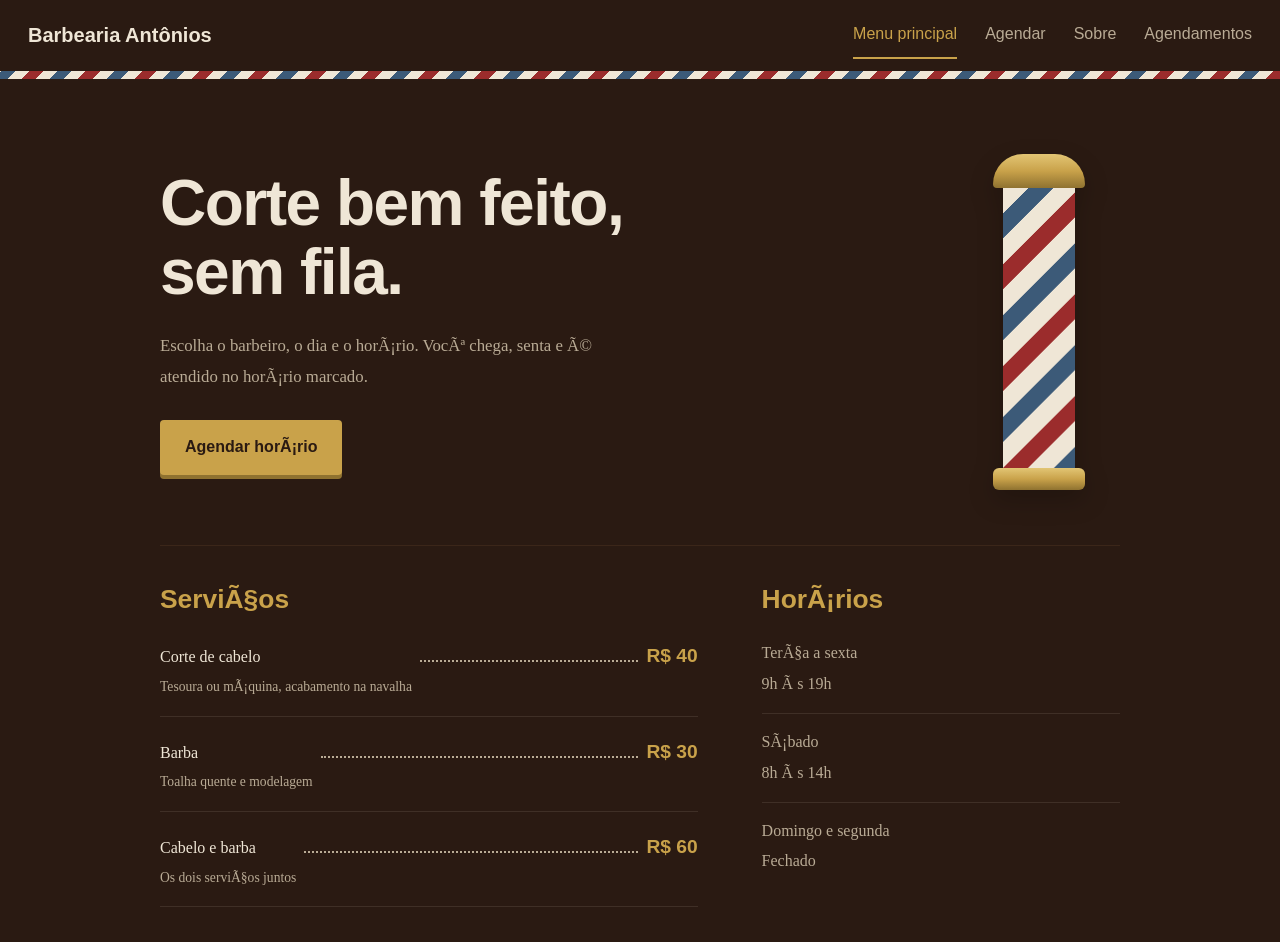
==== index.html @ f8c61434 "refatoracao para melhor distribuicao dos itens do index.html" ====
<!DOCTYPE html>
<html lang="pt-br>
<!-- Estrutura da página principal -->

<head>
    <meta charset="UTF-8">
    <meta name="viewport" content="width=device-width, initial-scale=1.0">
    <meta name="theme-color" content="#2a1a12">

    <link rel="stylesheet" href="css/global.css">
    <link rel="stylesheet" href="css/index.css">
    <script src="script/menu.js" defer></script>

    <title>Barbearia Antônios | Corte bem feito, sem fila</title>
    <meta name="description" content="Agende seu horário na Barbearia Antônios. Confira nossos serviços, preços e horários de funcionamento.">
</head>

<body>
    <header id="menu">
    </header>

    <main>
        <!-- Abertura -->
        <section class="abertura">
            <div>
                <h1>Corte bem feito, sem fila.</h1>

                <p>
                    Escolha o barbeiro, o dia e o horário.
                    Você chega, senta e é atendido no horário marcado.
                </p>

                <a href="form.html" class="btn">
                    Agendar horário
                </a>
            </div>

            <!-- Poste da barbearia -->
            <div class="poste" aria-hidden="true">
                <div class="tampa topo"></div>
                <div class="vidro"></div>
                <div class="tampa"></div>
            </div>
        </section>

        <!-- Serviços e horários, lado a lado -->
        <div class="colunas">

            <!-- Serviços e preços -->
            <section class="servicos" aria-labelledby="titulo-servicos">
                <h2 id="titulo-servicos">Serviços</h2>

                <ul class="precos">
                    <li>
                        <span>
                            Corte de cabelo
                            <small>Tesoura ou máquina, acabamento na navalha</small>
                        </span>

                        <span class="pontilhado" aria-hidden="true"></span>

                        <span class="preco">R$ 40</span>
                    </li>

                    <li>
                        <span>
                            Barba
                            <small>Toalha quente e modelagem</small>
                        </span>

                        <span class="pontilhado" aria-hidden="true"></span>

                        <span class="preco">R$ 30</span>
                    </li>

                    <li>
                        <span>
                            Cabelo e barba
                            <small>Os dois serviços juntos</small>
                        </span>

                        <span class="pontilhado" aria-hidden="true"></span>

                        <span class="preco">R$ 60</span>
                    </li>
                </ul>
            </section>

            <!-- Horários de funcionamento -->
            <section class="horarios" aria-labelledby="titulo-horarios">
                <h2 id="titulo-horarios">Horários</h2>

                <p>
                    <span>Terça a sexta</span>
                    <span>9h às 19h</span>
                </p>

                <p>
                    <span>Sábado</span>
                    <span>8h às 14h</span>
                </p>

                <p>
                    <span>Domingo e segunda</span>
                    <span class="fechado">Fechado</span>
                </p>
            </section>

        </div>
    </main>
</body>

</html>
---- css/global.css ----
/* Arquivo .css para características presentes em todas páginas. Ex: Menu */
/* Pedi para a LM da Antrophic modelo Opus 5.5 criar um estilo visual para barbearia para usar como referência */

/* Descobri a existência dessa funcionalidade em um reels do Instagram */
/* Root para reutilização mais prática das cores e espaçamentos de margem */
:root {
    --couro: #2a1a12;
    --couro-claro: #3b2619;
    --latao: #c9a24a;
    --osso: #efe6d6;
    --osso-suave: #b9ab95;
    --sangue: #9b2c2c;
    --aco: #3c5a78;
    --verde: #7fb08a;

    --fonte-titulo: Bahnschrift, 'DIN Alternate', 'Arial Narrow', sans-serif;
    --fonte-texto: Georgia, 'Times New Roman', serif;

    --esp-p: 8px;
    --esp-m: 16px;
    --esp-g: 35px;
}

/* Corpo do texto */
body {
    background-color: var(--couro);
    color: var(--osso);
    font-family: var(--fonte-texto);
    line-height: 1.8;
    margin: 0;
}

/* Títulos */
h1, h2, h3 {
    font-family: var(--fonte-titulo);
    line-height: 1.2;
    margin: 0 0 var(--esp-m);
}

/* Para mudar a cor somente do h2(capricho hehe) */
h2 {
    color: var(--latao);
}

/* Área de conteudo de todas as páginas */
main {
    max-width: 960px;
    margin: 0 auto;
    padding: var(--esp-g);
}

/* Atributo hidden sempre esconde */
[hidden] {
    display: none !important;
}

/* Menu */
.cabecalho {
    background-color: var(--couro);
}

.menu {
    display: flex;
    justify-content: space-between;
    align-items: center;
    gap: 24px;
    padding: 12px 28px;
}

/* Links */
.menu-links {
    list-style-type: none;
    padding: 0;
    margin: 0;
    display: flex;
    align-items: center;
    gap: 28px;
}

.menu-links a {
    text-decoration: none;
    color: var(--osso-suave);
    padding: var(--esp-p) 0;
    display: block;
    font-family: var(--fonte-titulo);
    border-bottom: 2px solid transparent;
    transition: color 0.2s ease, border-color 0.2s ease;
}

/* hover para dar um efeito visual */
.menu-links a:hover,
.menu-links a:focus-visible {
    color: var(--latao);
}

/* Link da página atual */
.menu-links a.active,
.menu-links a[aria-current="page"] {
    color: var(--latao);
    border-bottom-color: var(--latao);
}

/* Nome a esquerda e os links à direita */
/* Nome da barbearia */
.marca {
    font-family: var(--fonte-titulo);
    color: var(--osso);
    text-decoration: none;
    font-size: 1.25rem;
    font-weight: 700;
    white-space: nowrap;
}

/* Listra inspirada no icônico barber pole */
.listra {
    height: var(--esp-p);
    background: repeating-linear-gradient(
        -45deg,
        var(--sangue) 0 10px,
        var(--osso) 10px 20px,
        var(--aco) 20px 30px,
        var(--osso) 30px 40px
    );
}

/* Botão reutilizavel em todas as páginas */
.btn {
    background-color: var(--latao);
    color: var(--couro);
    font-family: var(--fonte-titulo);
    font-weight: 600;
    padding: 12px 24px;
    border: 1px solid transparent;
    border-radius: 4px;
    display: inline-block;
    text-align: center;
    text-decoration: none;
    cursor: pointer;
    transition: background-color 0.2s ease;
}

/* Botão reutilizavel com efeito */
.btn:hover {
    background: #dbb560;
}

.btn:focus-visible {
    outline: 2px solid var(--osso);
    outline-offset: 3px;
}

/* Estilos exclusivos da página do comprovante */

/* O comprovante como um tíquete de papel */
.comprovante {
    position: relative;
    max-width: 420px;
    background-color: var(--osso);
    color: var(--couro);
    padding: 28px;
    border-radius: 2px;
    overflow-wrap: anywhere;
}

/* Cada linha rótulo a direita e valor a esquerda */
.comprovante p {
    display: flex;
    justify-content: space-between;
    gap: var(--esp-m);
    margin: 0;
    padding: 10px 0;
    border-bottom: 1px dashed var(--osso-suave);
}

/* O valor em negrito */
.comprovante span {
    font-weight: bold;
    text-align: right;
}

/* Picote em cima e embaixo do tíquete */
.comprovante::before,
.comprovante::after {
    content: "";
    position: absolute;
    left: 0;
    right: 0;
    height: 10px;
    background: radial-gradient(
        circle at 8px 5px,
        var(--couro) 5px,
        transparent 5.5px
    );
    background-size: 16px 10px;
    pointer-events: none;
}

.comprovante::before {
    top: -5px;
}

.comprovante::after {
    bottom: -5px;
}

/* Botões lado a lado, abaixo do tíquete */
.acoes {
    display: flex;
    flex-wrap: wrap;
    gap: var(--esp-m);
    margin-top: var(--esp-g);
}

/* Ajustes para telas menores */
@media (max-width: 600px) {
    main {
        padding: 24px 16px;
    }

    .menu {
        flex-direction: column;
        gap: 10px;
        padding: 14px 12px;
    }

    .menu-links {
        justify-content: center;
        flex-wrap: wrap;
        gap: 8px 18px;
    }

    .comprovante {
        box-sizing: border-box;
        width: 100%;
        padding: 20px;
    }

    .comprovante p {
        flex-wrap: wrap;
    }

    .acoes {
        flex-direction: column;
    }

    .acoes .btn {
        box-sizing: border-box;
        width: 100%;
    }
}

/* Na impressão, só o tíquete aparece */
@media print {
    .cabecalho,
    .listra,
    .acoes {
        display: none !important;
    }

    body {
        background: white;
        color: black;
    }

    main {
        max-width: none;
        margin: 0;
        padding: 0;
    }

    .comprovante {
        max-width: none;
        border: 1px solid #ccc;
        background: white;
        color: black;
        print-color-adjust: exact;
    }

    .comprovante::before,
    .comprovante::after {
        display: none;
    }
}
---- css/index.css ----
/* Estilos exclusivos da página inicial */

/* Abertura: texto à esquerda, poste à direita */
.abertura {
    display: flex;
    justify-content: space-between;
    align-items: center;
    gap: var(--esp-g);
    padding: 40px 0 55px;
    min-height: 320px;
}

.abertura > div:first-child {
    flex: 1;
    max-width: 560px;
}

.abertura h1 {
    font-size: clamp(2.4rem, 5vw, 4rem);
    line-height: 1.08;
    letter-spacing: -1.5px;
    margin-bottom: 24px;
    max-width: 520px;
}

.abertura p {
    max-width: 480px;
    color: var(--osso-suave);
    font-size: 1.05rem;
    line-height: 1.8;
    margin: 0 0 28px;
}

.abertura .btn {
    box-shadow: 0 4px 0 #8f7230;
    transition: transform 0.2s ease, background-color 0.2s ease,
        box-shadow 0.2s ease;
}

.abertura .btn:hover {
    transform: translateY(-2px);
    box-shadow: 0 6px 0 #8f7230;
}

/* $$$ Poste $$$ */

/* Empilha as peças do poste, centralizadas */
.poste {
    display: flex;
    flex-direction: column;
    align-items: center;
    flex-shrink: 0;
    margin-right: 35px;
    filter: drop-shadow(0 10px 12px rgb(0 0 0 / 20%));
}

/* Tampas douradas */
.tampa {
    width: 92px;
    height: 22px;
    background: linear-gradient(
        180deg,
        #e2c574,
        var(--latao) 50%,
        #8f7230
    );
    border-radius: 6px;
}

/* A tampa de cima é mais alta e arredondada, como uma cúpula */
.tampa.topo {
    height: 34px;
    border-radius: 46px 46px 6px 6px;
}

/* Vidro listrado, com as listras girando */
.vidro {
    width: 72px;
    height: 280px;
    background: repeating-linear-gradient(
        -45deg,
        var(--sangue) 0 18px,
        var(--osso) 18px 36px,
        var(--aco) 36px 54px,
        var(--osso) 54px 72px
    );
    background-size: 101.82px 101.82px;
    animation: girar 5s linear infinite;
}

/* $$$$ Serviços e horários $$$$ */

/* As duas seções lado a lado */
.colunas {
    display: flex;
    align-items: flex-start;
    gap: clamp(28px, 5vw, 64px);
    border-top: 1px solid var(--couro-claro);
    padding-top: 38px;
}

/* Os serviços ocupam mais espaço que os horários */
.servicos {
    flex: 3;
    min-width: 0;
}

.horarios {
    flex: 2;
    min-width: 0;
}

/* Títulos das seções */
.servicos h2,
.horarios h2 {
    font-size: 1.65rem;
    margin-bottom: 24px;
}

/* Tabela de preços, no estilo das placas de barbearia */
.precos {
    list-style-type: none;
    padding: 0;
    margin: 0;
}

/* Cada serviço: nome, pontilhado e preço na mesma linha */
.precos li {
    display: flex;
    align-items: baseline;
    gap: var(--esp-p);
    padding: 18px 0;
    border-bottom: 1px solid rgb(239 230 214 / 10%);
}

.precos li:first-child {
    padding-top: 0;
}

/* Ocupa todo o espaço entre o nome e o preço */
.pontilhado {
    flex: 1;
    min-width: 12px;
    border-bottom: 2px dotted var(--osso-suave);
}

/* O preço em destaque */
.preco {
    flex-shrink: 0;
    font-family: var(--fonte-titulo);
    color: var(--latao);
    font-size: 1.2rem;
    font-weight: 700;
}

/* A descrição embaixo do nome do serviço */
.precos small {
    display: block;
    color: var(--osso-suave);
    font-size: 0.85rem;
    line-height: 1.5;
    margin-top: 5px;
}

/* Horários com separação visual */
.horarios p {
    display: flex;
    flex-direction: column;
    gap: 2px;
    margin: 0;
    padding: 14px 0;
    border-bottom: 1px solid rgb(239 230 214 / 10%);
}

.horarios p:first-of-type {
    padding-top: 0;
}

.horarios p:last-child {
    border-bottom: none;
}

.horarios p br {
    display: none;
}

.horarios p {
    color: var(--osso-suave);
}

.horarios p br + * {
    color: var(--osso);
}

/* Desliza o fundo um azulejo inteiro para baixo */
@keyframes girar {
    from {
        background-position: 0 0;
    }

    to {
        background-position: 0 101.82px;
    }
}

/* Para quem desativa animações no sistema, o poste fica parado */
@media (prefers-reduced-motion: reduce) {
    .vidro {
        animation: none;
    }

    .abertura .btn {
        transition: none;
    }
}

/* Em telas estreitas, tudo empilhado e sem o poste */
@media (max-width: 700px) {
    .abertura {
        min-height: auto;
        padding: 35px 0 42px;
    }

    .abertura h1 {
        font-size: clamp(2.25rem, 9vw, 3.2rem);
        letter-spacing: -0.8px;
    }

    .abertura p {
        font-size: 1rem;
    }

    .poste {
        display: none;
    }

    .colunas {
        flex-direction: column;
        gap: 38px;
        padding-top: 30px;
    }

    .servicos,
    .horarios {
        width: 100%;
    }
}

@media (max-width: 400px) {
    .precos li {
        gap: 6px;
    }

    .precos small {
        font-size: 0.8rem;
    }

    .preco {
        font-size: 1.05rem;
    }
}
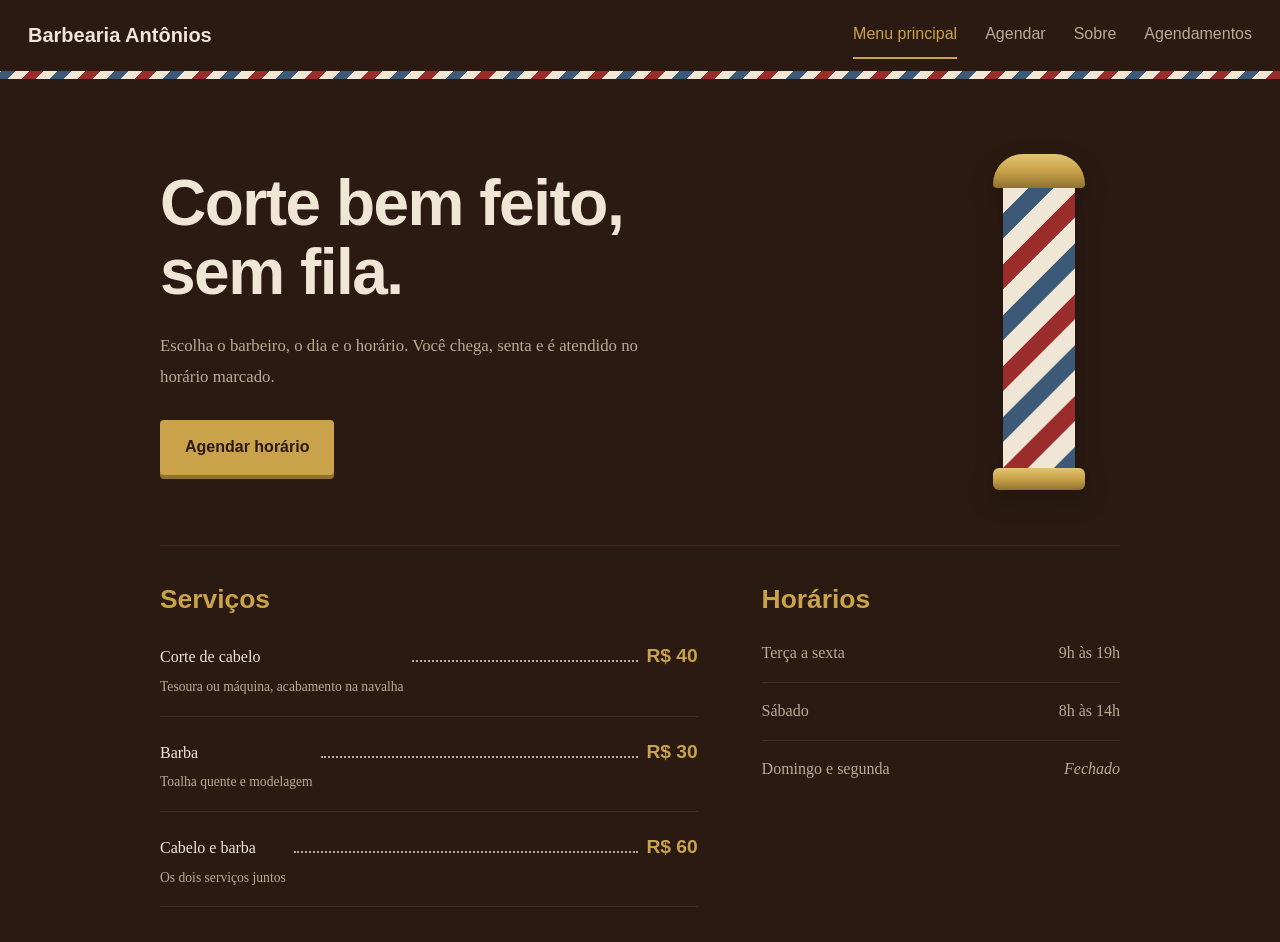
==== commit e983b0f9: "Merge pull request #17 from FavaroData/feature/html-javascript refatoracao do comprovante" ====
--- a/index.html
+++ b/index.html
@@ -1,39 +1,28 @@
-
 <!DOCTYPE html>
-<html lang="pt-br>
+<html lang="pt-br">
 <!-- Estrutura da página principal -->
 
 <head>
     <meta charset="UTF-8">
     <meta name="viewport" content="width=device-width, initial-scale=1.0">
-    <meta name="theme-color" content="#2a1a12">
-
     <link rel="stylesheet" href="css/global.css">
     <link rel="stylesheet" href="css/index.css">
-    <script src="script/menu.js" defer></script>
-
-    <title>Barbearia Antônios | Corte bem feito, sem fila</title>
-    <meta name="description" content="Agende seu horário na Barbearia Antônios. Confira nossos serviços, preços e horários de funcionamento.">
+    <title>Página Principal</title>
 </head>
 
 <body>
     <header id="menu">
+        <script src="script/menu.js"></script>
     </header>
+    
 
     <main>
         <!-- Abertura -->
         <section class="abertura">
             <div>
                 <h1>Corte bem feito, sem fila.</h1>
-
-                <p>
-                    Escolha o barbeiro, o dia e o horário.
-                    Você chega, senta e é atendido no horário marcado.
-                </p>
-
-                <a href="form.html" class="btn">
-                    Agendar horário
-                </a>
+                <p>Escolha o barbeiro, o dia e o horário. Você chega, senta e é atendido no horário marcado.</p>
+                <a href="form.html" class="btn">Agendar horário</a>
             </div>
 
             <!-- Poste da barbearia -->
@@ -46,46 +35,27 @@
 
         <!-- Serviços e horários, lado a lado -->
         <div class="colunas">
-
-            <!-- Serviços e preços -->
-            <section class="servicos" aria-labelledby="titulo-servicos">
-                <h2 id="titulo-servicos">Serviços</h2>
-
-                <ul class="precos">
-                    <li>
-                        <span>
-                            Corte de cabelo
-                            <small>Tesoura ou máquina, acabamento na navalha</small>
-                        </span>
-
-                        <span class="pontilhado" aria-hidden="true"></span>
-
-                        <span class="preco">R$ 40</span>
-                    </li>
-
-                    <li>
-                        <span>
-                            Barba
-                            <small>Toalha quente e modelagem</small>
-                        </span>
-
-                        <span class="pontilhado" aria-hidden="true"></span>
-
-                        <span class="preco">R$ 30</span>
-                    </li>
-
-                    <li>
-                        <span>
-                            Cabelo e barba
-                            <small>Os dois serviços juntos</small>
-                        </span>
-
-                        <span class="pontilhado" aria-hidden="true"></span>
-
-                        <span class="preco">R$ 60</span>
-                    </li>
-                </ul>
-            </section>
+        <!-- Serviços e preços -->
+        <section class="servicos">
+            <h2>Serviços</h2>
+            <ul class="precos">
+                <li>
+                    <span>Corte de cabelo<small>Tesoura ou máquina, acabamento na navalha</small></span>
+                    <span class="pontilhado"></span>
+                    <span class="preco">R$ 40</span>
+                </li>
+                <li>
+                    <span>Barba<small>Toalha quente e modelagem</small></span>
+                    <span class="pontilhado"></span>
+                    <span class="preco">R$ 30</span>
+                </li>
+                <li>
+                    <span>Cabelo e barba<small>Os dois serviços juntos</small></span>
+                    <span class="pontilhado"></span>
+                    <span class="preco">R$ 60</span>
+                </li>
+            </ul>
+        </section>
 
             <!-- Horários de funcionamento -->
             <section class="horarios" aria-labelledby="titulo-horarios">
@@ -111,4 +81,4 @@
     </main>
 </body>
 
-</html>
+</html>
--- a/css/global.css
+++ b/css/global.css
@@ -212,7 +212,7 @@
     margin-top: var(--esp-g);
 }
 
-/* Ajustes para telas menores */
+/* responsividade */
 @media (max-width: 600px) {
     main {
         padding: 24px 16px;
--- a/css/index.css
+++ b/css/index.css
@@ -193,6 +193,28 @@
     color: var(--osso);
 }
 
+/* horários organizados em duas colunas */
+.horarios p {
+    display: flex;
+    flex-direction: row;
+    justify-content: space-between;
+    align-items: baseline;
+    gap: var(--esp-m);
+    padding: 14px 0;
+    border-bottom: 1px solid rgb(239 230 214 / 10%);
+}
+
+.horarios p span:last-child {
+    text-align: right;
+    white-space: nowrap;
+}
+
+.horarios .fechado {
+    color: var(--osso-suave);
+    font-style: italic;
+}
+
+
 /* Desliza o fundo um azulejo inteiro para baixo */
 @keyframes girar {
     from {
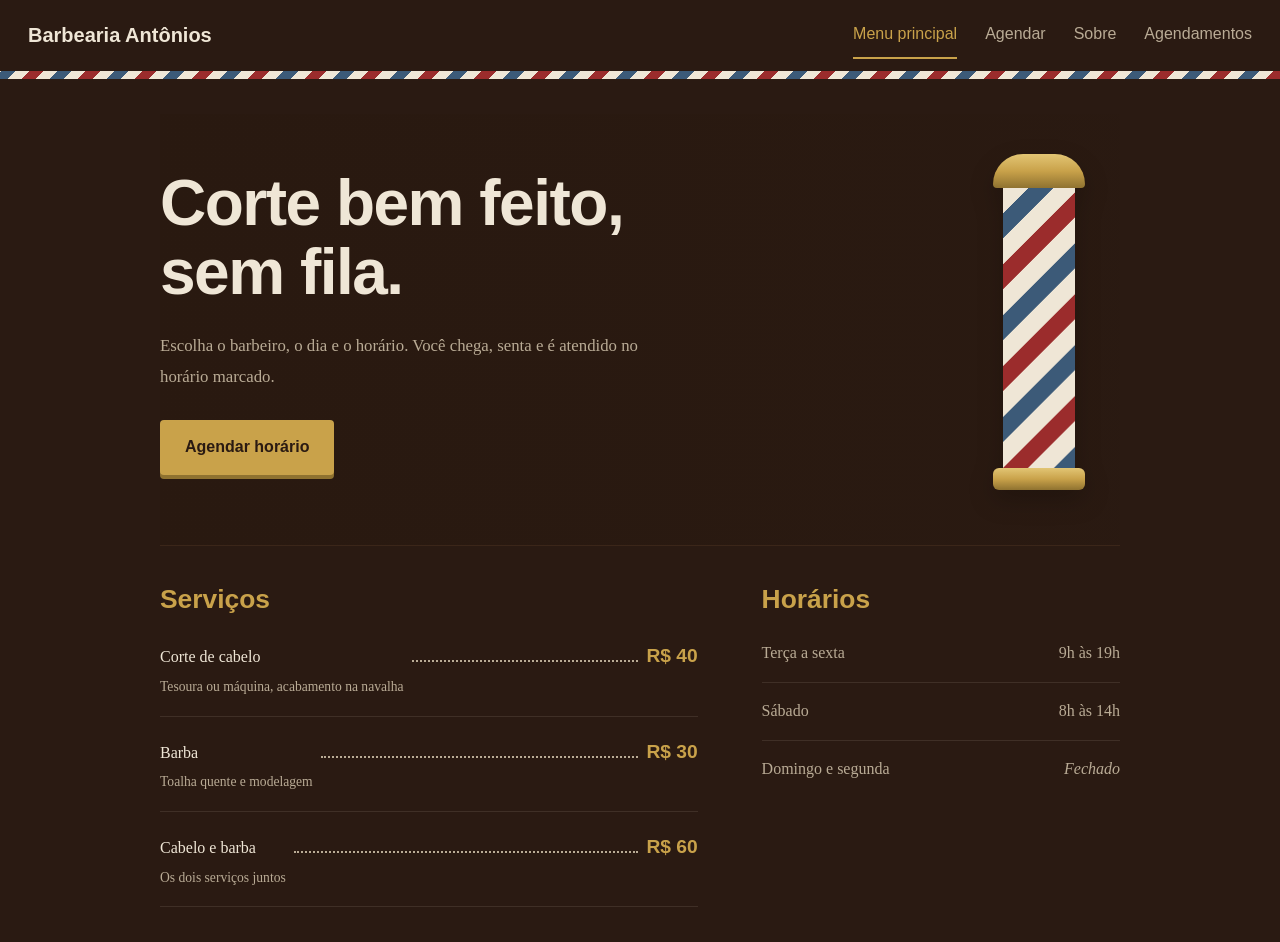
==== commit 45f21eab: "detalhe na div de abertura" ====
--- a/index.html
+++ b/index.html
@@ -19,9 +19,14 @@
     <main>
         <!-- Abertura -->
         <section class="abertura">
-            <div>
+            <div class="abertura-conteudo">
                 <h1>Corte bem feito, sem fila.</h1>
-                <p>Escolha o barbeiro, o dia e o horário. Você chega, senta e é atendido no horário marcado.</p>
+
+                <p>
+                    Escolha o barbeiro, o dia e o horário.
+                    Você chega, senta e é atendido no horário marcado.
+                </p>
+
                 <a href="form.html" class="btn">Agendar horário</a>
             </div>
 
@@ -32,7 +37,6 @@
                 <div class="tampa"></div>
             </div>
         </section>
-
         <!-- Serviços e horários, lado a lado -->
         <div class="colunas">
         <!-- Serviços e preços -->
--- a/css/index.css
+++ b/css/index.css
@@ -9,6 +9,13 @@
     gap: var(--esp-g);
     padding: 40px 0 55px;
     min-height: 320px;
+    background:
+        linear-gradient(
+            90deg,
+            rgba(41, 25, 16, 0.95) 0%,
+            rgba(41, 25, 16, 0.75) 55%,
+            rgba(41, 25, 16, 0.35) 100%
+        )
 }
 
 .abertura > div:first-child {
@@ -281,4 +288,4 @@
     .preco {
         font-size: 1.05rem;
     }
-}
+}
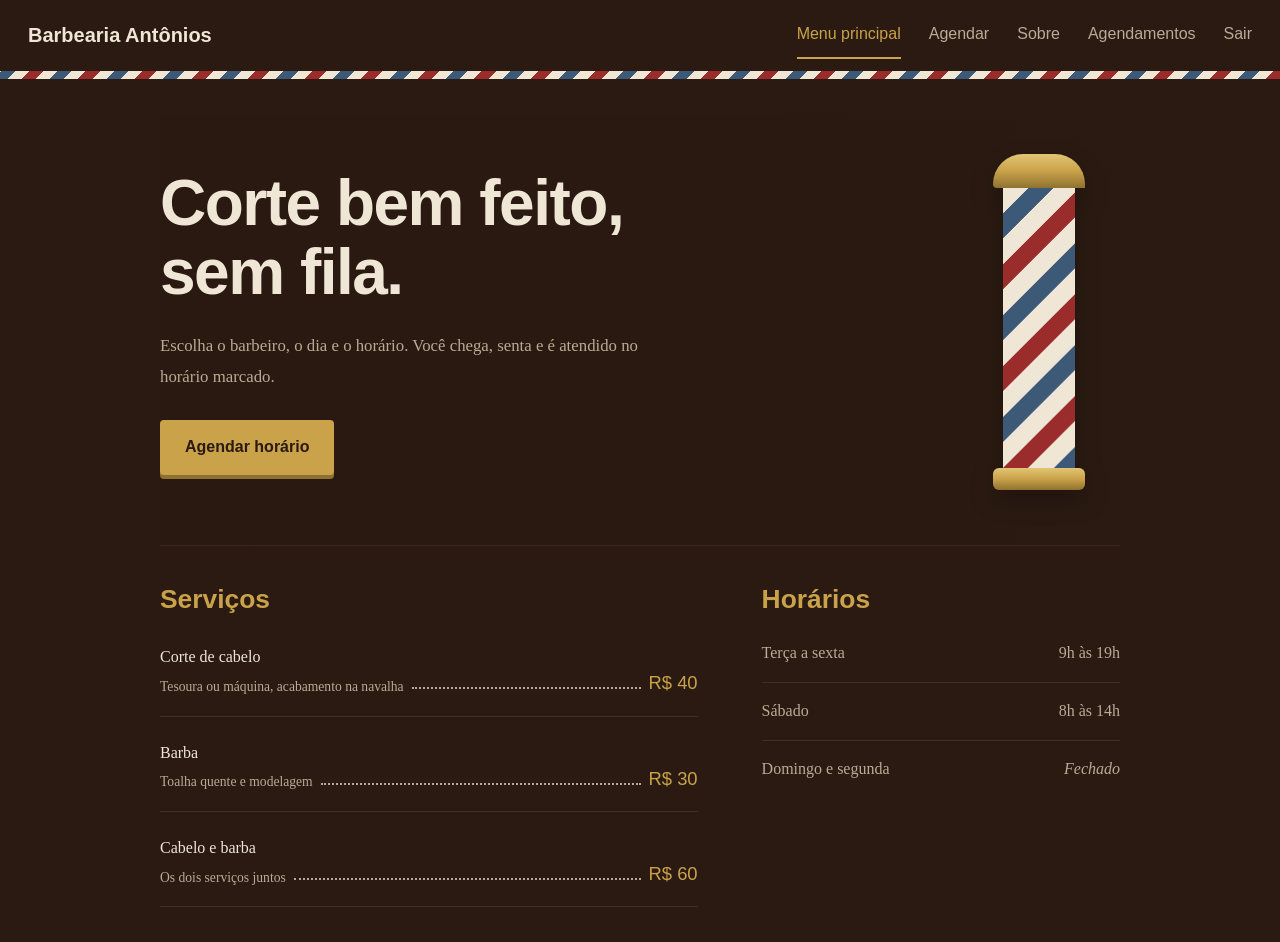
==== commit e022af9a: "Páginas em PHP, links atualizados e link de Sair do menu" ====
--- a/index.html
+++ b/index.html
@@ -27,7 +27,7 @@
                     Você chega, senta e é atendido no horário marcado.
                 </p>
 
-                <a href="form.html" class="btn">Agendar horário</a>
+                <a href="form.php" class="btn">Agendar horário</a>
             </div>
 
             <!-- Poste da barbearia -->
--- a/css/global.css
+++ b/css/global.css
@@ -5,14 +5,14 @@
 /* Descobri a existência dessa funcionalidade em um reels do Instagram */
 /* Root para reutilização mais prática das cores e espaçamentos de margem */
 :root {
-    --couro: #2a1a12;
-    --couro-claro: #3b2619;
-    --latao: #c9a24a;
-    --osso: #efe6d6;
-    --osso-suave: #b9ab95;
-    --sangue: #9b2c2c;
-    --aco: #3c5a78;
-    --verde: #7fb08a;
+    --couro: #2a1a12;        
+    --couro-claro: #3b2619;  
+    --latao: #c9a24a;        
+    --osso: #efe6d6;         
+    --osso-suave: #b9ab95;   
+    --sangue: #9b2c2c;       
+    --aco: #3c5a78;          
+    --verde: #7fb08a;        
 
     --fonte-titulo: Bahnschrift, 'DIN Alternate', 'Arial Narrow', sans-serif;
     --fonte-texto: Georgia, 'Times New Roman', serif;
--- a/css/index.css
+++ b/css/index.css
@@ -78,7 +78,7 @@
 /* A tampa de cima é mais alta e arredondada, como uma cúpula */
 .tampa.topo {
     height: 34px;
-    border-radius: 46px 46px 6px 6px;
+    border-radius: 46px 46px 0px 6px;
 }
 
 /* Vidro listrado, com as listras girando */
@@ -150,6 +150,8 @@
     flex: 1;
     min-width: 12px;
     border-bottom: 2px dotted var(--osso-suave);
+    position: relative;
+    top: 27px;
 }
 
 /* O preço em destaque */
@@ -157,8 +159,9 @@
     flex-shrink: 0;
     font-family: var(--fonte-titulo);
     color: var(--latao);
-    font-size: 1.2rem;
-    font-weight: 700;
+    font-size: 1.15rem;
+    position: relative;
+    top: 27px;
 }
 
 /* A descrição embaixo do nome do serviço */
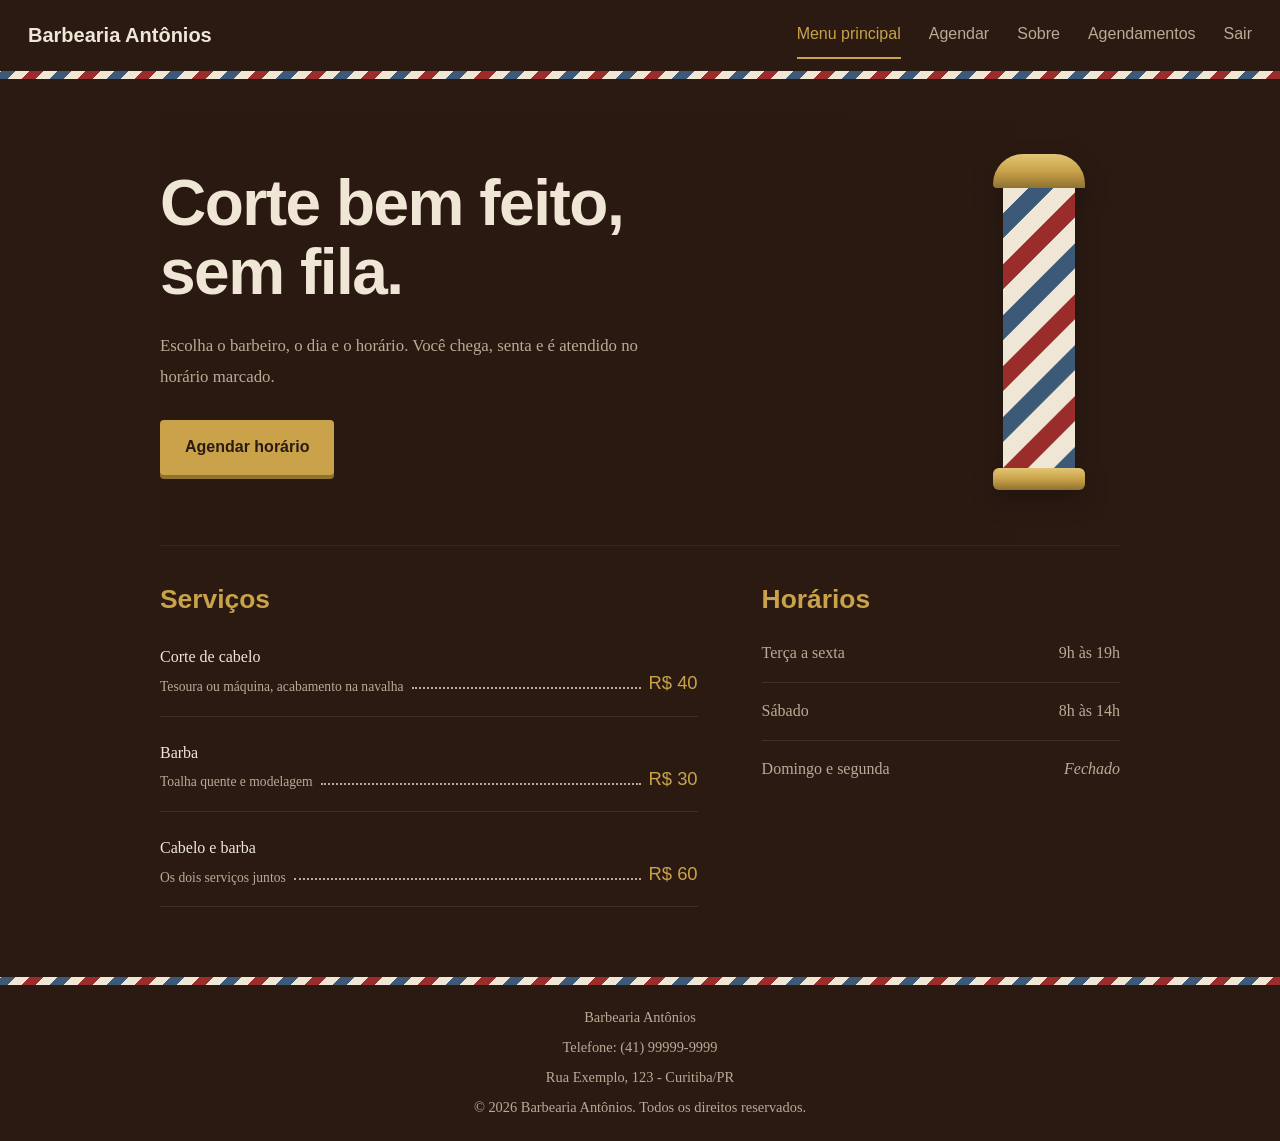
==== commit d8903035: "Rodapé padrão e ajustes visuais do login e cadastro" ====
--- a/index.html
+++ b/index.html
@@ -14,7 +14,7 @@
     <header id="menu">
         <script src="script/menu.js"></script>
     </header>
-    
+
 
     <main>
         <!-- Abertura -->
@@ -39,27 +39,27 @@
         </section>
         <!-- Serviços e horários, lado a lado -->
         <div class="colunas">
-        <!-- Serviços e preços -->
-        <section class="servicos">
-            <h2>Serviços</h2>
-            <ul class="precos">
-                <li>
-                    <span>Corte de cabelo<small>Tesoura ou máquina, acabamento na navalha</small></span>
-                    <span class="pontilhado"></span>
-                    <span class="preco">R$ 40</span>
-                </li>
-                <li>
-                    <span>Barba<small>Toalha quente e modelagem</small></span>
-                    <span class="pontilhado"></span>
-                    <span class="preco">R$ 30</span>
-                </li>
-                <li>
-                    <span>Cabelo e barba<small>Os dois serviços juntos</small></span>
-                    <span class="pontilhado"></span>
-                    <span class="preco">R$ 60</span>
-                </li>
-            </ul>
-        </section>
+            <!-- Serviços e preços -->
+            <section class="servicos">
+                <h2>Serviços</h2>
+                <ul class="precos">
+                    <li>
+                        <span>Corte de cabelo<small>Tesoura ou máquina, acabamento na navalha</small></span>
+                        <span class="pontilhado"></span>
+                        <span class="preco">R$ 40</span>
+                    </li>
+                    <li>
+                        <span>Barba<small>Toalha quente e modelagem</small></span>
+                        <span class="pontilhado"></span>
+                        <span class="preco">R$ 30</span>
+                    </li>
+                    <li>
+                        <span>Cabelo e barba<small>Os dois serviços juntos</small></span>
+                        <span class="pontilhado"></span>
+                        <span class="preco">R$ 60</span>
+                    </li>
+                </ul>
+            </section>
 
             <!-- Horários de funcionamento -->
             <section class="horarios" aria-labelledby="titulo-horarios">
@@ -83,6 +83,8 @@
 
         </div>
     </main>
+    <footer id="rodape"></footer>
+    <script src="script/rodape.js"></script>
 </body>
 
 </html>
--- a/css/global.css
+++ b/css/global.css
@@ -5,14 +5,14 @@
 /* Descobri a existência dessa funcionalidade em um reels do Instagram */
 /* Root para reutilização mais prática das cores e espaçamentos de margem */
 :root {
-    --couro: #2a1a12;        
-    --couro-claro: #3b2619;  
-    --latao: #c9a24a;        
-    --osso: #efe6d6;         
-    --osso-suave: #b9ab95;   
-    --sangue: #9b2c2c;       
-    --aco: #3c5a78;          
-    --verde: #7fb08a;        
+    --couro: #2a1a12;
+    --couro-claro: #3b2619;
+    --latao: #c9a24a;
+    --osso: #efe6d6;
+    --osso-suave: #b9ab95;
+    --sangue: #9b2c2c;
+    --aco: #3c5a78;
+    --verde: #7fb08a;
 
     --fonte-titulo: Bahnschrift, 'DIN Alternate', 'Arial Narrow', sans-serif;
     --fonte-texto: Georgia, 'Times New Roman', serif;
@@ -282,3 +282,31 @@
         display: none;
     }
 }
+
+/* Links de texto com a cor da marca */
+main a:not(.btn) {
+    color: var(--latao);
+}
+
+/* Mensagem de erro dos formulários */
+.erro {
+    color: #e88a8a;
+}
+
+/* Rodapé */
+#rodape {
+    margin-top: var(--esp-g);
+}
+
+.rodape-conteudo {
+    max-width: 960px;
+    margin: 0 auto;
+    padding: var(--esp-m) var(--esp-g);
+    color: var(--osso-suave);
+    font-size: 0.9rem;
+    text-align: center;
+}
+
+.rodape-conteudo p {
+    margin: 4px 0;
+}
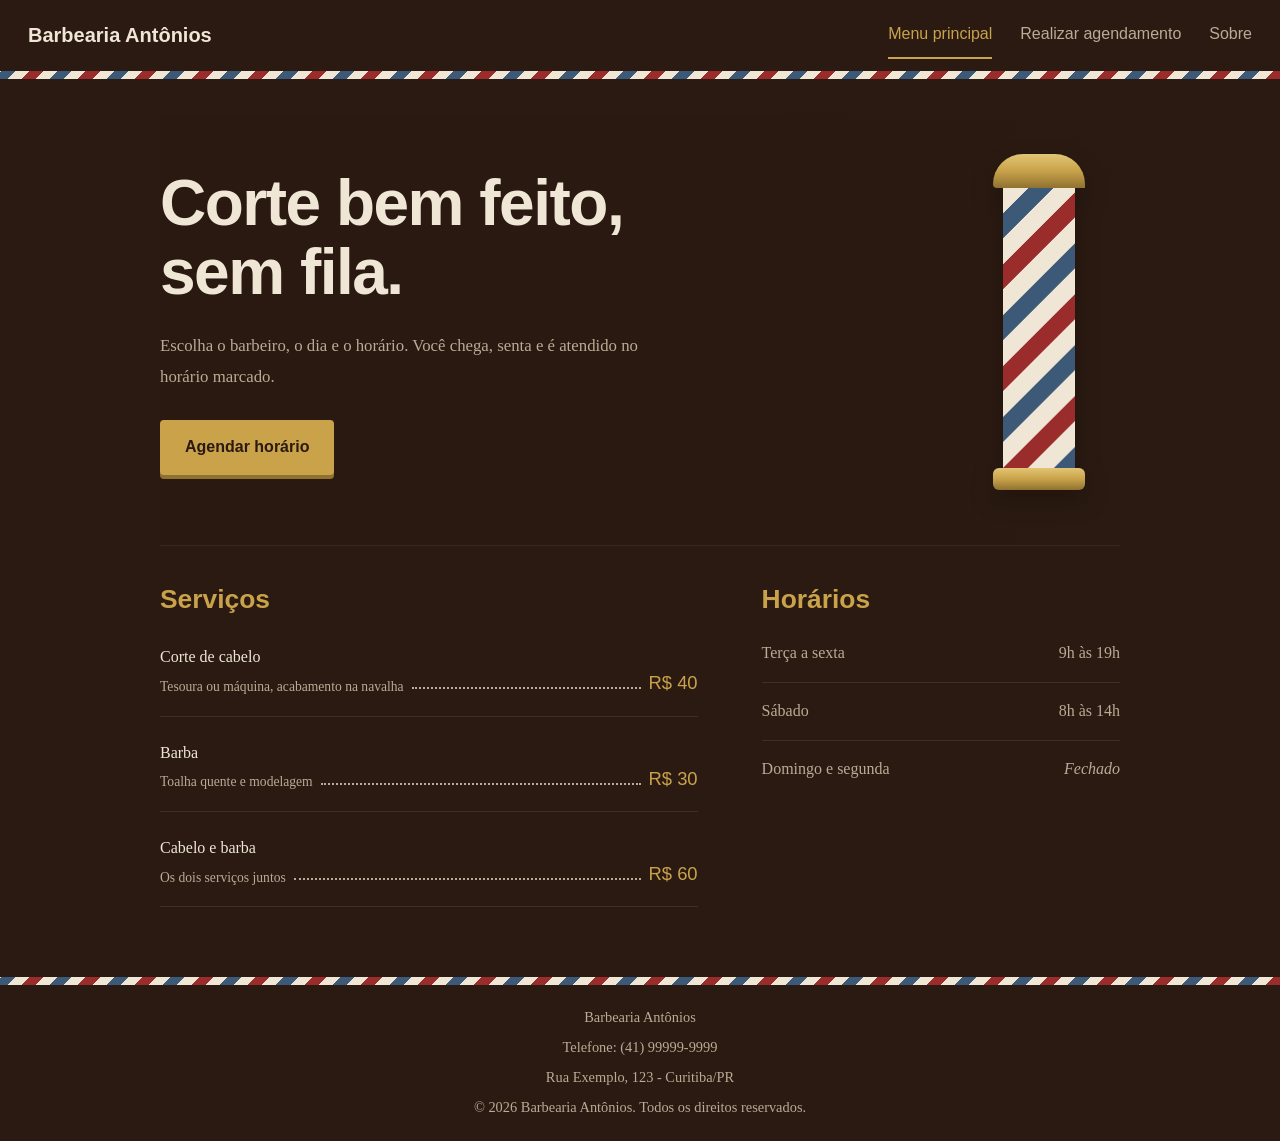
==== commit 3819424f: "Autenticação atualizada onde exibe os itens do menu conforme o login, alterada a disposição dos iten" ====
--- a/index.html
+++ b/index.html
@@ -12,7 +12,7 @@
 
 <body>
     <header id="menu">
-        <script src="script/menu.js"></script>
+        <script src="script/menu.js?v=3"></script>
     </header>
 
 
--- a/css/global.css
+++ b/css/global.css
@@ -310,3 +310,49 @@
 .rodape-conteudo p {
     margin: 4px 0;
 }
+
+/* Tabela de agendamentos */
+.tabela {
+    width: 100%;
+    border-collapse: collapse;
+    margin-bottom: var(--esp-g);
+}
+
+.tabela th,
+.tabela td {
+    text-align: left;
+    padding: 10px var(--esp-p);
+    border-bottom: 1px solid var(--couro-claro);
+}
+
+.tabela th {
+    font-family: var(--fonte-titulo);
+    color: var(--latao);
+}
+
+/* Links de ação lado a lado */
+.tabela-acoes {
+    display: flex;
+    gap: var(--esp-m);
+    align-items: center;
+}
+
+.tabela-acoes form {
+    margin: 0;
+}
+
+/* Botão de cancelar com cara de link */
+.link-cancelar {
+    background: none;
+    border: none;
+    padding: 0;
+    color: #e88a8a;
+    font: inherit;
+    text-decoration: underline;
+    cursor: pointer;
+}
+
+/* Mensagem de sucesso */
+.sucesso {
+    color: var(--verde);
+}
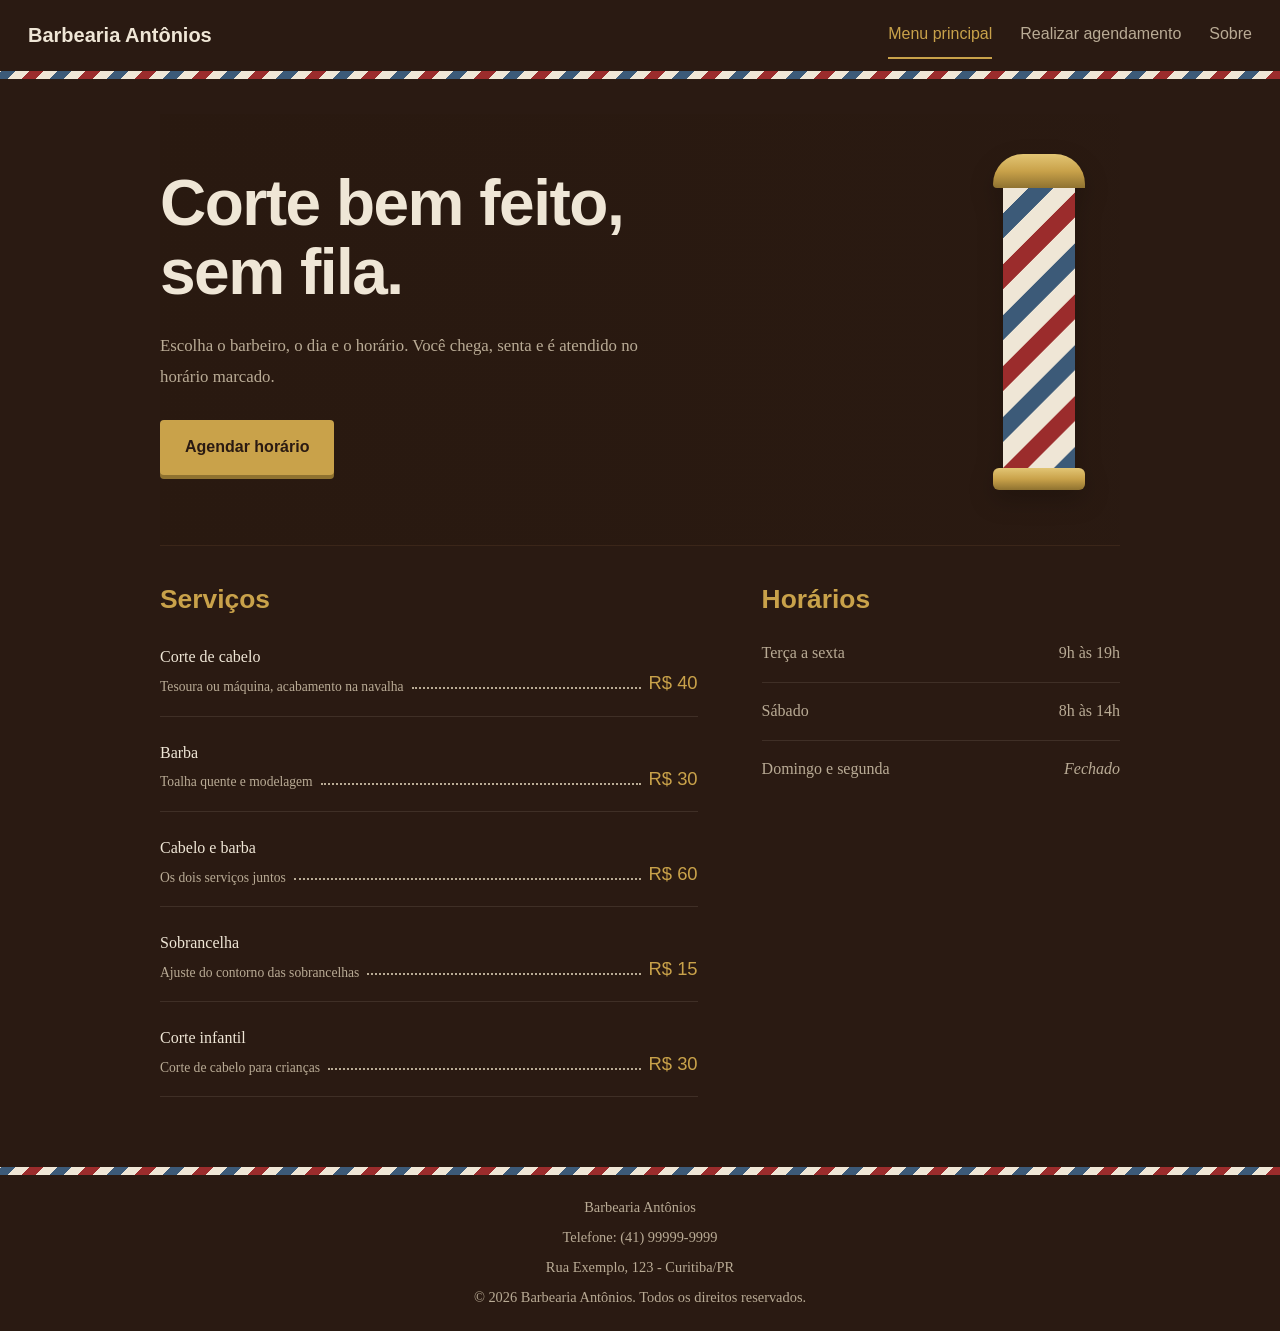
==== commit 0347c2ad: "adicionado 2 serviços na página index.html" ====
--- a/index.html
+++ b/index.html
@@ -58,6 +58,16 @@
                         <span class="pontilhado"></span>
                         <span class="preco">R$ 60</span>
                     </li>
+                    <li>
+                        <span>Sobrancelha<small>Ajuste do contorno das sobrancelhas</small></span>
+                        <span class="pontilhado"></span>
+                        <span class="preco">R$ 15</span>
+                    </li>
+                    <li>
+                        <span>Corte infantil<small>Corte de cabelo para crianças</small></span>
+                        <span class="pontilhado"></span>
+                        <span class="preco">R$ 30</span>
+                    </li>
                 </ul>
             </section>
 
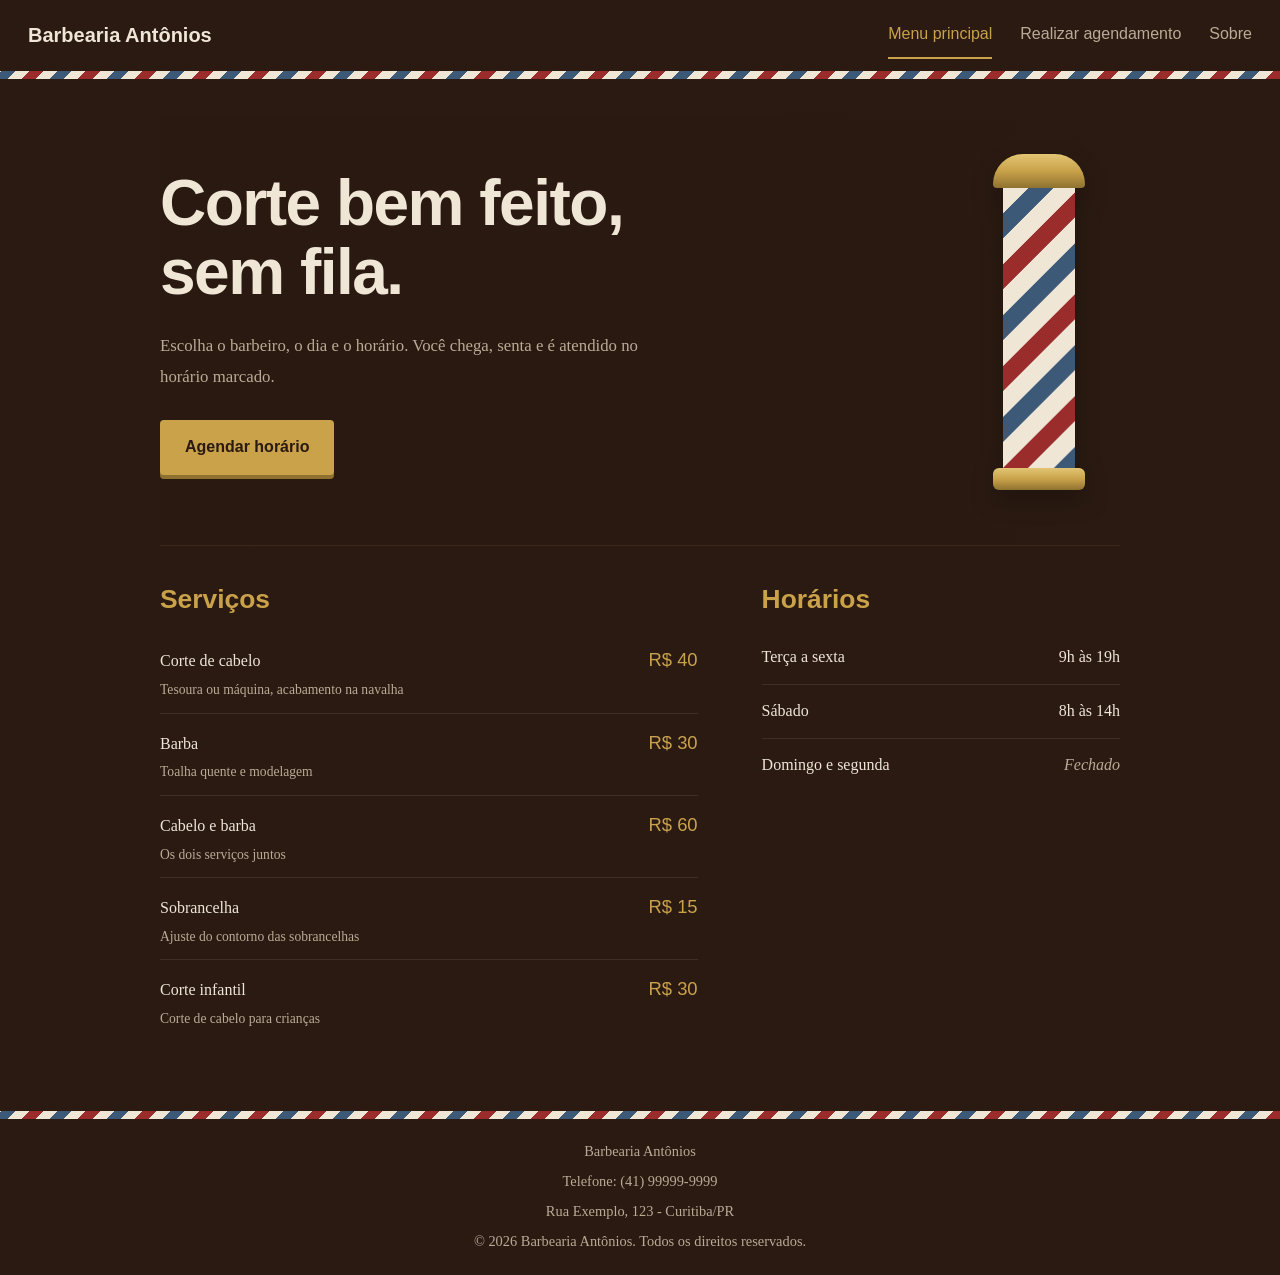
==== commit 2e65ee52: "ajustado css da página após a adição dos 2 serviços" ====
--- a/index.html
+++ b/index.html
@@ -37,60 +37,52 @@
                 <div class="tampa"></div>
             </div>
         </section>
-        <!-- Serviços e horários, lado a lado -->
         <div class="colunas">
-            <!-- Serviços e preços -->
-            <section class="servicos">
-                <h2>Serviços</h2>
+            <section class="servicos" aria-labelledby="titulo-servicos">
+                <h2 id="titulo-servicos">Serviços</h2>
+
                 <ul class="precos">
                     <li>
                         <span>Corte de cabelo<small>Tesoura ou máquina, acabamento na navalha</small></span>
-                        <span class="pontilhado"></span>
                         <span class="preco">R$ 40</span>
                     </li>
                     <li>
                         <span>Barba<small>Toalha quente e modelagem</small></span>
-                        <span class="pontilhado"></span>
                         <span class="preco">R$ 30</span>
                     </li>
                     <li>
                         <span>Cabelo e barba<small>Os dois serviços juntos</small></span>
-                        <span class="pontilhado"></span>
                         <span class="preco">R$ 60</span>
                     </li>
                     <li>
                         <span>Sobrancelha<small>Ajuste do contorno das sobrancelhas</small></span>
-                        <span class="pontilhado"></span>
                         <span class="preco">R$ 15</span>
                     </li>
                     <li>
                         <span>Corte infantil<small>Corte de cabelo para crianças</small></span>
-                        <span class="pontilhado"></span>
                         <span class="preco">R$ 30</span>
                     </li>
                 </ul>
             </section>
 
-            <!-- Horários de funcionamento -->
             <section class="horarios" aria-labelledby="titulo-horarios">
                 <h2 id="titulo-horarios">Horários</h2>
 
-                <p>
-                    <span>Terça a sexta</span>
-                    <span>9h às 19h</span>
-                </p>
-
-                <p>
-                    <span>Sábado</span>
-                    <span>8h às 14h</span>
-                </p>
-
-                <p>
-                    <span>Domingo e segunda</span>
-                    <span class="fechado">Fechado</span>
-                </p>
+                <dl class="lista-horarios">
+                    <div>
+                        <dt>Terça a sexta</dt>
+                        <dd>9h às 19h</dd>
+                    </div>
+                    <div>
+                        <dt>Sábado</dt>
+                        <dd>8h às 14h</dd>
+                    </div>
+                    <div>
+                        <dt>Domingo e segunda</dt>
+                        <dd class="fechado">Fechado</dd>
+                    </div>
+                </dl>
             </section>
-
         </div>
     </main>
     <footer id="rodape"></footer>
--- a/css/index.css
+++ b/css/index.css
@@ -78,7 +78,7 @@
 /* A tampa de cima é mais alta e arredondada, como uma cúpula */
 .tampa.topo {
     height: 34px;
-    border-radius: 46px 46px 0px 6px;
+    border-radius: 46px 46px 6px 6px;
 }
 
 /* Vidro listrado, com as listras girando */
@@ -98,132 +98,70 @@
 
 /* $$$$ Serviços e horários $$$$ */
 
-/* As duas seções lado a lado */
 .colunas {
-    display: flex;
-    align-items: flex-start;
+    display: grid;
+    grid-template-columns: minmax(0, 3fr) minmax(0, 2fr);
+    align-items: start;
     gap: clamp(28px, 5vw, 64px);
     border-top: 1px solid var(--couro-claro);
     padding-top: 38px;
 }
 
-/* Os serviços ocupam mais espaço que os horários */
-.servicos {
-    flex: 3;
-    min-width: 0;
-}
-
-.horarios {
-    flex: 2;
-    min-width: 0;
-}
-
-/* Títulos das seções */
 .servicos h2,
 .horarios h2 {
     font-size: 1.65rem;
-    margin-bottom: 24px;
-}
-
-/* Tabela de preços, no estilo das placas de barbearia */
+    margin-bottom: var(--esp-m);
+}
+
+.precos,
+.lista-horarios {
+    margin: 0;
+    padding: 0;
+}
+
 .precos {
-    list-style-type: none;
-    padding: 0;
-    margin: 0;
-}
-
-/* Cada serviço: nome, pontilhado e preço na mesma linha */
-.precos li {
-    display: flex;
+    list-style: none;
+}
+
+.precos li,
+.lista-horarios > div {
+    display: grid;
+    grid-template-columns: minmax(0, 1fr) auto;
     align-items: baseline;
-    gap: var(--esp-p);
-    padding: 18px 0;
-    border-bottom: 1px solid rgb(239 230 214 / 10%);
-}
-
-.precos li:first-child {
-    padding-top: 0;
-}
-
-/* Ocupa todo o espaço entre o nome e o preço */
-.pontilhado {
-    flex: 1;
-    min-width: 12px;
-    border-bottom: 2px dotted var(--osso-suave);
-    position: relative;
-    top: 27px;
-}
-
-/* O preço em destaque */
+    gap: var(--esp-m);
+    padding: 12px 0;
+}
+
+.precos li + li,
+.lista-horarios > div + div {
+    border-top: 1px solid rgb(239 230 214 / 10%);
+}
+
 .preco {
-    flex-shrink: 0;
+    color: var(--latao);
     font-family: var(--fonte-titulo);
-    color: var(--latao);
     font-size: 1.15rem;
-    position: relative;
-    top: 27px;
-}
-
-/* A descrição embaixo do nome do serviço */
+    white-space: nowrap;
+}
+
 .precos small {
     display: block;
+    margin-top: 4px;
     color: var(--osso-suave);
     font-size: 0.85rem;
     line-height: 1.5;
-    margin-top: 5px;
-}
-
-/* Horários com separação visual */
-.horarios p {
-    display: flex;
-    flex-direction: column;
-    gap: 2px;
+}
+
+.lista-horarios dd {
     margin: 0;
-    padding: 14px 0;
-    border-bottom: 1px solid rgb(239 230 214 / 10%);
-}
-
-.horarios p:first-of-type {
-    padding-top: 0;
-}
-
-.horarios p:last-child {
-    border-bottom: none;
-}
-
-.horarios p br {
-    display: none;
-}
-
-.horarios p {
-    color: var(--osso-suave);
-}
-
-.horarios p br + * {
-    color: var(--osso);
-}
-
-/* horários organizados em duas colunas */
-.horarios p {
-    display: flex;
-    flex-direction: row;
-    justify-content: space-between;
-    align-items: baseline;
-    gap: var(--esp-m);
-    padding: 14px 0;
-    border-bottom: 1px solid rgb(239 230 214 / 10%);
-}
-
-.horarios p span:last-child {
     text-align: right;
     white-space: nowrap;
 }
 
-.horarios .fechado {
+.lista-horarios .fechado {
     color: var(--osso-suave);
     font-style: italic;
 }
-
 
 /* Desliza o fundo um azulejo inteiro para baixo */
 @keyframes girar {
@@ -268,14 +206,9 @@
     }
 
     .colunas {
-        flex-direction: column;
-        gap: 38px;
+        grid-template-columns: minmax(0, 1fr);
+        gap: var(--esp-g);
         padding-top: 30px;
-    }
-
-    .servicos,
-    .horarios {
-        width: 100%;
     }
 }
 
